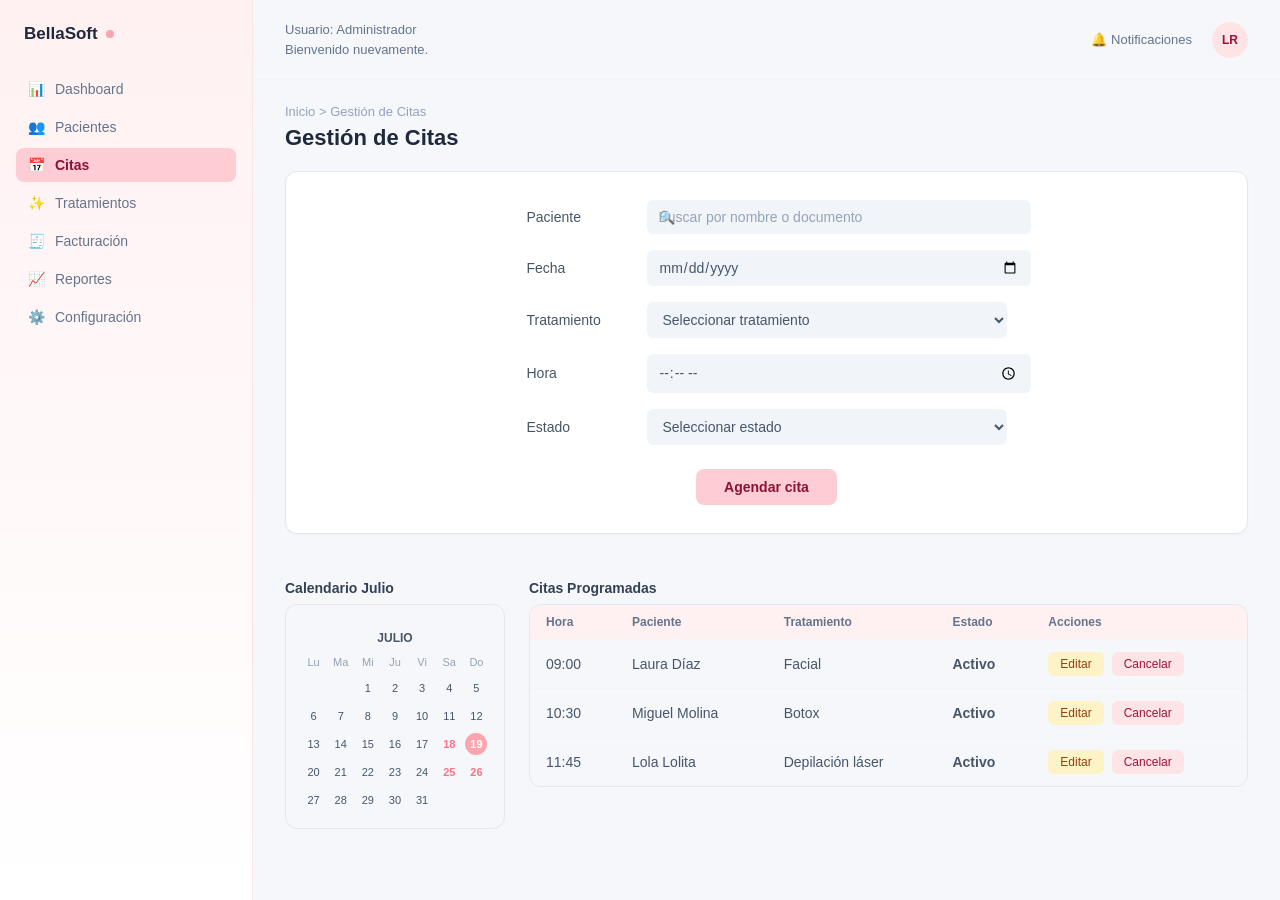
==== citas.html @ 33746363 "Corregir nombres de archivos y enlaces de navegación" ====
<!DOCTYPE html>
<html lang="es">
<head>
  <meta charset="UTF-8">
  <meta name="viewport" content="width=device-width, initial-scale=1.0">
  <title>Gestión de Citas | BellaSoft</title>
  <link rel="stylesheet" href="estilos.css">
</head>
<body>

<div class="app">

  <!-- =====================================================
     1. MENÚ LATERAL
     BD: permisos.modulo (cada enlace = un módulo) + rol_permiso (qué ve cada rol)
     ===================================================== -->
  <aside class="sidebar">
    <div class="logo">BellaSoft <span class="dot"></span></div>
    <nav class="nav">
      <a href="index.html"><span class="icon">📊</span> Dashboard</a>
      <a href="pacientes.html"><span class="icon">👥</span> Pacientes</a>
      <a href="citas.html" class="active"><span class="icon">📅</span> Citas</a>
      <a href="tratamientos.html"><span class="icon">✨</span> Tratamientos</a>
      <a href="facturacion.html"><span class="icon">🧾</span> Facturación</a>
      <a href="reportes.html"><span class="icon">📈</span> Reportes</a>
      <a href="configuracion.html"><span class="icon">⚙️</span> Configuración</a>
    </nav>
  </aside>

  <main class="main">

    <!-- =====================================================
     2. BARRA SUPERIOR
     BD: usuarios.nombres, usuarios.apellidos, roles.nombre (usuario en sesión)
     ===================================================== -->
    <header class="topbar">
      <div class="user-info">
        <div>Usuario: Administrador</div> <!-- roles.nombre -->
        <div>Bienvenido nuevamente.</div>
      </div>
      <div class="right">
        <div class="notifications">🔔 Notificaciones</div>
        <div class="avatar">LR</div> <!-- iniciales: usuarios.nombres + usuarios.apellidos -->
      </div>
    </header>

    <div class="content">

      <p class="breadcrumb">Inicio &gt; Gestión de Citas</p>
      <h1>Gestión de Citas</h1>

      <!-- =====================================================
     3. FORMULARIO: AGENDAR CITA
     BD: tabla citas (INSERT)
     PENDIENTE: confirmar nombres de columnas con la sección de citas del script SQL
     ===================================================== -->
      <section class="form-card">
        <div class="form-grid">

          <label for="paciente">Paciente</label>
          <div class="field">
            <span class="icon-search">🔍</span>
            <input id="paciente" type="text" placeholder="Buscar por nombre o documento"> <!-- citas.id_paciente (FK -> pacientes) -->
          </div>

          <label for="fecha">Fecha</label>
          <input id="fecha" type="date"> <!-- citas.fecha -->

          <label for="tratamiento">Tratamiento</label>
          <select id="tratamiento"> <!-- citas.id_tratamiento (FK -> tratamientos); opciones deben venir de la BD -->
            <option value="">Seleccionar tratamiento</option>
            <option>Facial</option>
            <option>Botox</option>
            <option>Depilación láser</option>
          </select>

          <label for="hora">Hora</label>
          <input id="hora" type="time"> <!-- citas.hora -->

          <label for="estado">Estado</label>
          <select id="estado"> <!-- citas.estado (PENDIENTE: alinear valores con el ENUM de la BD) -->
            <option value="">Seleccionar estado</option>
            <option>Activo</option>
            <option>Cancelado</option>
            <option>Completado</option>
          </select>

        </div>
        <div class="form-actions">
          <button type="button" class="btn-primary">Agendar cita</button>
        </div>
      </section>

      <section class="lower">

        <div>
          <!-- =====================================================
     4. CALENDARIO MENSUAL
     BD: días con cita: SELECT DISTINCT fecha FROM citas WHERE MONTH(fecha)=?
     ===================================================== -->
          <p class="section-title">Calendario Julio</p>
          <div class="calendar">
            <p class="month">JULIO</p>
            <table>
              <thead><tr><th>Lu</th><th>Ma</th><th>Mi</th><th>Ju</th><th>Vi</th><th>Sa</th><th>Do</th></tr></thead>
              <tbody>
              <tr><td></td><td></td><td><span class="day">1</span></td><td><span class="day">2</span></td><td><span class="day">3</span></td><td><span class="day">4</span></td><td><span class="day">5</span></td></tr>
              <tr><td><span class="day">6</span></td><td><span class="day">7</span></td><td><span class="day">8</span></td><td><span class="day">9</span></td><td><span class="day">10</span></td><td><span class="day">11</span></td><td><span class="day">12</span></td></tr>
              <tr><td><span class="day">13</span></td><td><span class="day">14</span></td><td><span class="day">15</span></td><td><span class="day">16</span></td><td><span class="day">17</span></td><td><span class="day highlight">18</span></td><td><span class="day selected">19</span></td></tr>
              <tr><td><span class="day">20</span></td><td><span class="day">21</span></td><td><span class="day">22</span></td><td><span class="day">23</span></td><td><span class="day">24</span></td><td><span class="day highlight">25</span></td><td><span class="day highlight">26</span></td></tr>
              <tr><td><span class="day">27</span></td><td><span class="day">28</span></td><td><span class="day">29</span></td><td><span class="day">30</span></td><td><span class="day">31</span></td><td></td><td></td></tr>
              </tbody>
            </table>
          </div>
        </div>

        <div>
          <!-- =====================================================
     5. TABLA: CITAS PROGRAMADAS
     BD: citas JOIN pacientes JOIN tratamientos WHERE fecha = día seleccionado
     ===================================================== -->
          <p class="section-title">Citas Programadas</p>
          <div class="table-wrap">
            <table class="citas">
              <thead>
                <tr>
                  <th>Hora</th>         <!-- citas.hora -->
                  <th>Paciente</th>     <!-- pacientes.nombres + apellidos -->
                  <th>Tratamiento</th>  <!-- tratamientos.nombre -->
                  <th>Estado</th>       <!-- citas.estado -->
                  <th>Acciones</th>     <!-- Editar = UPDATE | Cancelar = estado 'Cancelado' -->
                </tr>
              </thead>
              <tbody>
              <tr>
                <td>09:00</td><td>Laura Díaz</td><td>Facial</td>
                <td class="estado-activo">Activo</td>
                <td><div class="acciones">
                  <button class="btn-editar" type="button">Editar</button>
                  <button class="btn-cancelar" type="button">Cancelar</button>
                </div></td>
              </tr>
              <tr>
                <td>10:30</td><td>Miguel Molina</td><td>Botox</td>
                <td class="estado-activo">Activo</td>
                <td><div class="acciones">
                  <button class="btn-editar" type="button">Editar</button>
                  <button class="btn-cancelar" type="button">Cancelar</button>
                </div></td>
              </tr>
              <tr>
                <td>11:45</td><td>Lola Lolita</td><td>Depilación láser</td>
                <td class="estado-activo">Activo</td>
                <td><div class="acciones">
                  <button class="btn-editar" type="button">Editar</button>
                  <button class="btn-cancelar" type="button">Cancelar</button>
                </div></td>
              </tr>
              </tbody>
            </table>
          </div>
        </div>

      </section>
    </div>

  </main>
</div>

<!-- Lógica de la página (pendiente de implementar) -->
<script src="script.js"></script>

</body>
</html>
---- estilos.css ----
/* =====================================================
   BellaSoft - Hoja de estilos global
   Archivos que la usan: index.html, pacientes.html, citas.html
   Organización: una sección por bloque de la interfaz,
   con la tabla de la BD a la que corresponde (si aplica).
   ===================================================== */


/* =====================================================
   1. BASE
   Aplica a: todas las páginas
   ===================================================== */
body {
  margin: 0;
  font-family: -apple-system, "Segoe UI", Roboto, Helvetica, Arial, sans-serif;
  background: #F5F7FA;
  color: #334155;
  min-height: 100vh;
}


/* =====================================================
   2. LAYOUT GENERAL
   Estructura: .app > (.sidebar + .main)
   Aplica a: todas las páginas
   ===================================================== */
.app {
  display: flex;
  min-height: 100vh;
}

.main {
  flex: 1;
  display: flex;
  flex-direction: column;
  min-width: 0;
}

.content {
  padding: 24px 32px 32px;
  flex: 1;
  overflow-y: auto;
}

.contenido {
  width: 100%;
  max-width: 1350px;
  margin: auto;
}


/* =====================================================
   3. MENÚ LATERAL (SIDEBAR)
   BD: permisos.modulo -> cada enlace es un módulo
       rol_permiso     -> define qué enlaces ve cada rol
   ===================================================== */
.sidebar {
  width: 220px;
  flex-shrink: 0;
  background: linear-gradient(to bottom, #fff1f2, #ffffff);
  border-right: 1px solid #ffe4e6;
  padding: 24px 16px;
}

.logo {
  display: flex;
  align-items: center;
  gap: 8px;
  padding: 0 8px;
  margin-bottom: 28px;
  font-size: 17px;
  font-weight: 600;
  color: #1e293b;
}

.logo .dot {
  width: 8px;
  height: 8px;
  border-radius: 50%;
  background: #fda4af;
}

.nav {
  display: flex;
  flex-direction: column;
  gap: 4px;
}

.nav a {
  display: flex;
  align-items: center;
  gap: 10px;
  padding: 9px 12px;
  border-radius: 8px;
  font-size: 14px;
  color: #64748b;
  text-decoration: none;
}

.nav a:hover {
  background: #fff1f2;
  color: #334155;
}

.nav a.active {
  background: #fecdd3;
  color: #881337;
  font-weight: 600;
}


/* =====================================================
   4. BARRA SUPERIOR (TOPBAR)
   BD: usuarios.nombres, usuarios.apellidos -> "Usuario"
       roles.nombre                         -> rol mostrado
   ===================================================== */
.topbar {
  display: flex;
  flex-wrap: nowrap;
  align-items: center;
  justify-content: space-between;
  gap: 16px;
  padding: 20px 32px;
  border-bottom: 1px solid #f1f5f9;
}

.topbar .user-info {
  font-size: 13px;
  color: #64748b;
  line-height: 1.5;
  flex-shrink: 0;
}

.topbar .right {
  display: flex;
  align-items: center;
  gap: 20px;
  flex-shrink: 0;
}

.notifications {
  font-size: 13px;
  color: #64748b;
  display: flex;
  align-items: center;
  gap: 6px;
}

/* Iniciales del usuario: primera letra de nombres + apellidos */
.avatar {
  width: 36px;
  height: 36px;
  border-radius: 50%;
  background: #ffe4e6;
  color: #9f1239;
  font-size: 12px;
  font-weight: 700;
  display: flex;
  align-items: center;
  justify-content: center;
}


/* =====================================================
   5. COMPONENTES COMPARTIDOS
   Aplica a: dashboard, pacientes, citas
   ===================================================== */

/* ---- 5.1 Insignias de estado ----
   BD: pacientes.estado ('Activo' / 'Inactivo') */
.badge {
  display: inline-block;
  font-size: 12px;
  font-weight: 600;
  padding: 3px 10px;
  border-radius: 999px;
}

.badge-activo {
  background: #d1fae5;
  color: #059669;
}

.badge-inactivo {
  background: #fee2e2;
  color: #b91c1c;
}

/* ---- 5.2 Botones genéricos ---- */
.btn {
  border: none;
  font-size: 14px;
  font-weight: 600;
  padding: 10px 20px;
  border-radius: 8px;
  cursor: pointer;
  font-family: inherit;
  text-decoration: none; /* los .btn del dashboard son enlaces <a> */
  display: inline-block;
}

.btn-green {
  background: #d1fae5;
  color: #065f46;
}

.btn-green:hover {
  background: #a7f3d0;
}

.btn-pink {
  background: #fecdd3;
  color: #881337;
}

.btn-pink:hover {
  background: #fda4af;
}

.action-icons {
  cursor: pointer;
  font-size: 14px;
}

/* ---- 5.3 Tarjeta de formulario ----
   Usada en: pacientes.html y citas.html */
.form-card {
  background: #ffffff;
  border: 1px solid #e2e8f0;
  border-radius: 12px;
  box-shadow: 0 1px 2px rgba(0, 0, 0, 0.03);
  padding: 28px 32px;
  margin-bottom: 32px;
}


/* =====================================================
   6. DASHBOARD (index.html)
   ===================================================== */

/* ---- 6.1 Tarjetas de resumen ----
   BD: Pacientes     -> COUNT(*) FROM pacientes
       Citas         -> COUNT(*) FROM citas
       Tratamientos  -> COUNT(*) FROM tratamientos
       Ingresos      -> SUM(total) FROM facturas   */
.stats {
  display: grid;
  grid-template-columns: repeat(auto-fit, minmax(220px, 1fr));
  gap: 20px;
  margin-bottom: 24px;
}

.stat-card {
  background: #ffffff;
  border: 1px solid #e2e8f0;
  border-radius: 12px;
  padding: 18px 20px;
  display: flex;
  align-items: center;
  gap: 14px;
  box-shadow: 0 1px 2px rgba(0, 0, 0, 0.03);
}

.stat-card .emoji {
  font-size: 22px;
  width: 44px;
  height: 44px;
  border-radius: 50%;
  background: #fff1f2;
  display: flex;
  align-items: center;
  justify-content: center;
  flex-shrink: 0;
}

.stat-card .label {
  font-size: 12px;
  color: #94a3b8;
  margin-bottom: 2px;
}

.stat-card .value {
  font-size: 20px;
  font-weight: 700;
  color: #1e293b;
}

/* ---- 6.2 Botones de acción rápida ---- */
.actions {
  display: flex;
  gap: 12px;
  margin-bottom: 28px;
}

/* ---- 6.3 Paneles: "Últimas citas" y "Próximas citas"
   BD: citas JOIN pacientes (nombre, documento, teléfono) */
.panels {
  display: grid;
  grid-template-columns: 2fr 1fr;
  gap: 20px;
  align-items: start;
}

.panel {
  border: 1px solid #e2e8f0;
  border-radius: 12px;
  overflow: hidden;
  background: #ffffff;
}

.panel-title {
  font-size: 14px;
  font-weight: 600;
  color: #334155;
  padding: 14px 20px;
  border-bottom: 1px solid #f1f5f9;
  background: #fff1f2;
}

.panel table {
  width: 100%;
  border-collapse: collapse;
  font-size: 14px;
}

.panel th {
  text-align: left;
  font-weight: 600;
  font-size: 12px;
  color: #64748b;
  padding: 10px 20px;
  border-bottom: 1px solid #f1f5f9;
}

.panel td {
  padding: 12px 20px;
  color: #475569;
  border-top: 1px solid #f1f5f9;
}


/* =====================================================
   7. FORMULARIO DE CITAS (citas.html)
   BD: tabla citas (paciente, tratamiento, fecha, hora, estado)
   ===================================================== */
.form-grid {
  display: grid;
  grid-template-columns: 120px 1fr;
  row-gap: 16px;
  align-items: center;
  max-width: 480px;
  margin: 0 auto;
}

.form-grid label {
  font-size: 14px;
  color: #475569;
}

/* Buscador de paciente: pacientes.nombres / apellidos / numero_documento */
.field {
  position: relative;
}

.field .icon-search {
  position: absolute;
  left: 12px;
  top: 50%;
  transform: translateY(-50%);
  color: #94a3b8;
  font-size: 13px;
}

.field input {
  padding-left: 30px;
}

.form-grid input,
.form-grid select {
  width: 100%;
  background: #f1f5f9;
  border: none;
  border-radius: 6px;
  padding: 9px 12px;
  font-size: 14px;
  color: #475569;
  font-family: inherit;
  outline: none;
}

.form-grid input::placeholder {
  color: #94a3b8;
}

.form-grid input:focus,
.form-grid select:focus {
  box-shadow: 0 0 0 2px #fecdd3;
}

.form-actions {
  display: flex;
  justify-content: center;
  margin-top: 24px;
}

.btn-primary {
  background: #fecdd3;
  color: #881337;
  border: none;
  padding: 10px 28px;
  border-radius: 8px;
  font-size: 14px;
  font-weight: 600;
  cursor: pointer;
  transition: .3s;
}

.btn-primary:hover {
  background: #fda4af;
}


/* =====================================================
   8. CALENDARIO Y CITAS PROGRAMADAS (citas.html)
   ===================================================== */
.lower {
  display: grid;
  grid-template-columns: 220px 1fr;
  gap: 24px;
}

.section-title {
  font-size: 14px;
  font-weight: 600;
  color: #334155;
  margin-bottom: 8px;
}

/* ---- 8.1 Calendario mensual ----
   BD: .highlight -> días con citas (citas.fecha)
       .selected  -> día seleccionado               */
.calendar {
  border: 1px solid #e2e8f0;
  border-radius: 12px;
  padding: 14px;
}

.calendar .month {
  text-align: center;
  font-size: 12px;
  font-weight: 700;
  color: #475569;
  margin-bottom: 10px;
}

.calendar table {
  width: 100%;
  border-collapse: collapse;
  text-align: center;
  font-size: 11px;
}

.calendar th {
  color: #94a3b8;
  font-weight: 400;
  padding-bottom: 6px;
}

.calendar td {
  padding: 3px 0;
}

.calendar .day {
  display: inline-flex;
  justify-content: center;
  align-items: center;
  width: 22px;
  height: 22px;
  border-radius: 50%;
  color: #475569;
}

.calendar .day.highlight {
  color: #fb7185;
  font-weight: 600;
}

.calendar .day.selected {
  background: #fda4af;
  color: #fff;
  font-weight: 600;
}

/* ---- 8.2 Tabla de citas programadas ----
   BD: citas.hora, pacientes (nombre), tratamientos.nombre, citas.estado */
.table-wrap {
  border: 1px solid #e2e8f0;
  border-radius: 12px;
  overflow: hidden;
}

table.citas {
  width: 100%;
  border-collapse: collapse;
}

table.citas thead {
  background: #fff1f2;
}

table.citas th {
  text-align: left;
  padding: 10px 16px;
  font-size: 12px;
  color: #64748b;
}

table.citas td {
  padding: 12px 16px;
  border-top: 1px solid #f1f5f9;
  color: #475569;
  font-size: 14px;
}

.estado-activo {
  color: #059669;
  font-weight: 600;
}

.acciones {
  display: flex;
  gap: 8px;
}

.btn-editar,
.btn-cancelar {
  border: none;
  padding: 5px 12px;
  border-radius: 6px;
  font-size: 12px;
  cursor: pointer;
  transition: .3s;
}

.btn-editar {
  background: #fef3c7;
  color: #92400e;
}

.btn-editar:hover {
  background: #fde68a;
}

.btn-cancelar {
  background: #ffe4e6;
  color: #9f1239;
}

.btn-cancelar:hover {
  background: #fecdd3;
}


/* =====================================================
   9. GESTIÓN DE PACIENTES (pacientes.html)
   BD: tabla pacientes + historia_clinica
   ===================================================== */

/* ---- 9.1 Encabezado de página (migas y título) ---- */
.breadcrumb {
  font-size: 13px;
  color: #94a3b8;
  margin: 0 0 6px;
}

.content h1 {
  font-size: 22px;
  font-weight: 700;
  color: #1e293b;
  margin: 0 0 20px;
}

.form-card h3,
.table-card h3 {
  font-size: 15px;
  font-weight: 600;
  color: #334155;
  margin: 0 0 18px;
}

/* ---- 9.2 Buscador ---- */
.busqueda {
  display: flex;
  gap: 10px;
  margin-bottom: 20px;
  max-width: 560px;
}

.busqueda input {
  flex: 1;
  background: #ffffff;
  border: 1px solid #e2e8f0;
  border-radius: 8px;
  padding: 10px 14px;
  font-size: 14px;
  font-family: inherit;
  color: #475569;
  outline: none;
}

.busqueda input:focus {
  border-color: #fda4af;
  box-shadow: 0 0 0 2px #fecdd3;
}

.busqueda button {
  background: #fecdd3;
  color: #881337;
  border: none;
  border-radius: 8px;
  padding: 10px 22px;
  font-size: 14px;
  font-weight: 600;
  font-family: inherit;
  cursor: pointer;
}

.busqueda button:hover {
  background: #fda4af;
}

/* ---- 9.3 Formulario (rejilla de 2 columnas) ----
   Un .form-card por bloque: datos personales, contacto, historia clínica */
.formulario {
  display: grid;
  grid-template-columns: repeat(2, 1fr);
  gap: 16px 24px;
}

.campo {
  display: flex;
  flex-direction: column;
  gap: 6px;
}

.campo-completo {
  grid-column: 1 / -1;
}

.campo label {
  font-size: 13px;
  color: #475569;
}

.campo input:not([type="checkbox"]),
.campo select,
.campo textarea {
  width: 100%;
  box-sizing: border-box;
  background: #f1f5f9;
  border: 1px solid transparent;
  border-radius: 6px;
  padding: 9px 12px;
  font-size: 14px;
  font-family: inherit;
  color: #475569;
  outline: none;
}

.campo textarea {
  resize: vertical;
}

.campo input:focus,
.campo select:focus,
.campo textarea:focus {
  box-shadow: 0 0 0 2px #fecdd3;
}

.campo input[readonly] {
  background: #e8edf3;
  color: #64748b;
  cursor: default;
}

/* Casillas (acepta_tratamiento_datos, embarazo_lactancia) */
.campo-check label {
  display: flex;
  align-items: center;
  gap: 8px;
  font-size: 14px;
  cursor: pointer;
}

.campo-check input {
  width: 16px;
  height: 16px;
  accent-color: #fb7185;
}

/* Campo inválido tras intentar guardar (lo marca script.js) */
.campo .invalido {
  border-color: #f43f5e;
  background: #fff1f2;
}

.mensaje-error {
  font-size: 12px;
  color: #be123c;
}

/* ---- 9.4 Botones del formulario ---- */
.botones-formulario {
  display: flex;
  gap: 12px;
  margin-bottom: 32px;
}

.botones-formulario button {
  border: none;
  border-radius: 8px;
  padding: 10px 24px;
  font-size: 14px;
  font-weight: 600;
  font-family: inherit;
  cursor: pointer;
  transition: .3s;
}

.guardar {
  background: #fecdd3;
  color: #881337;
}

.guardar:hover {
  background: #fda4af;
}

.actualizar {
  background: #d1fae5;
  color: #065f46;
}

.actualizar:hover {
  background: #a7f3d0;
}

.nuevo {
  background: #e2e8f0;
  color: #475569;
}

.nuevo:hover {
  background: #cbd5e1;
}

/* ---- 9.5 Tabla de pacientes registrados ---- */
.table-card {
  background: #ffffff;
  border: 1px solid #e2e8f0;
  border-radius: 12px;
  padding: 24px 0 8px;
}

.table-card h3 {
  padding: 0 24px;
}

.tabla-scroll {
  overflow-x: auto;
}

.tabla-pacientes,
.tabla-datos {
  width: 100%;
  border-collapse: collapse;
  font-size: 14px;
}

.tabla-pacientes th,
.tabla-datos th {
  text-align: left;
  font-size: 12px;
  font-weight: 600;
  color: #64748b;
  background: #fff1f2;
  padding: 10px 16px;
  white-space: nowrap;
}

.tabla-pacientes td,
.tabla-datos td {
  padding: 12px 16px;
  color: #475569;
  border-top: 1px solid #f1f5f9;
}

.tabla-pacientes tr.seleccionado td,
.tabla-datos tr.seleccionado td {
  background: #fff7f8;
}

.acciones-tabla {
  display: flex;
  gap: 8px;
  white-space: nowrap;
}

.editar,
.eliminar {
  border: none;
  padding: 5px 12px;
  border-radius: 6px;
  font-size: 12px;
  font-family: inherit;
  cursor: pointer;
  transition: .3s;
}

.editar {
  background: #fef3c7;
  color: #92400e;
}

.editar:hover {
  background: #fde68a;
}

.eliminar {
  background: #ffe4e6;
  color: #9f1239;
}

.eliminar:hover {
  background: #fecdd3;
}

.sin-resultados td {
  text-align: center;
  color: #94a3b8;
  padding: 24px;
}


/* =====================================================
   10. COMPONENTES DE LISTADO Y FORMULARIOS COMPARTIDOS
   Usados en: tratamientos, facturación, reportes, configuración
   ===================================================== */

/* Columnas numéricas (precios, cantidades) alineadas a la derecha */
.num {
  text-align: right !important;
  font-variant-numeric: tabular-nums;
}

/* Estado "Pendiente" (facturas) */
.badge-pendiente {
  background: #fef3c7;
  color: #92400e;
}

/* Botón secundario (agregar línea, exportar) */
.btn-secundario {
  background: #ffffff;
  color: #881337;
  border: 1px dashed #fda4af;
  border-radius: 8px;
  padding: 8px 16px;
  margin-top: 14px;
  font-size: 13px;
  font-weight: 600;
  font-family: inherit;
  cursor: pointer;
}

.btn-secundario:hover {
  background: #fff1f2;
}

/* Foco visible para teclado en botones y enlaces */
button:focus-visible,
a:focus-visible {
  outline: 2px solid #fb7185;
  outline-offset: 2px;
}


/* =====================================================
   11. INICIO DE SESIÓN (inicio-sesion.html)
   BD: usuarios.email, usuarios.password_hash, usuarios.activo
   ===================================================== */
.pagina-login {
  background: #ffffff;
}

.login {
  display: grid;
  grid-template-columns: 1fr 1fr;
  min-height: 100vh;
}

.login-marca {
  background: linear-gradient(160deg, #fecdd3, #fff1f2);
  padding: 48px;
  display: flex;
  flex-direction: column;
  justify-content: space-between;
}

.login-marca .logo {
  font-size: 22px;
  padding: 0;
}

.login-marca p {
  font-size: 26px;
  line-height: 1.3;
  font-weight: 600;
  color: #881337;
  max-width: 14em;
  margin: 0;
}

.login-form {
  display: flex;
  flex-direction: column;
  justify-content: center;
  padding: 48px;
  max-width: 420px;
  width: 100%;
  box-sizing: border-box;
  margin: 0 auto;
}

.login-form h1 {
  margin-bottom: 6px;
}

.login-ayuda {
  font-size: 14px;
  color: #64748b;
  margin: 0 0 24px;
}

.login-form form {
  display: flex;
  flex-direction: column;
  gap: 16px;
}

.login-boton {
  margin-top: 8px;
  padding: 12px;
}

.login-error {
  background: #fff1f2;
  border: 1px solid #fecdd3;
  color: #9f1239;
  border-radius: 8px;
  padding: 10px 14px;
  font-size: 13px;
}


/* =====================================================
   12. CONFIGURACIÓN (configuracion.html)
   BD: usuarios, roles, permisos, rol_permiso
   ===================================================== */
.rol-selector {
  max-width: 280px;
  margin-bottom: 16px;
}

/* Matriz módulo x acción: cada casilla = una fila de la tabla permisos */
.matriz-permisos th,
.matriz-permisos td {
  text-align: center;
}

.matriz-permisos th:first-child,
.matriz-permisos tbody th {
  text-align: left;
}

.matriz-permisos tbody th {
  font-weight: 500;
  color: #475569;
  padding: 12px 16px;
  border-top: 1px solid #f1f5f9;
}

.matriz-permisos input[type="checkbox"] {
  width: 17px;
  height: 17px;
  accent-color: #fb7185;
  cursor: pointer;
}


/* =====================================================
   13. FACTURACIÓN (facturacion.html)
   BD: facturas, factura_detalle
   ===================================================== */
.detalle-factura select,
.detalle-factura input {
  width: 100%;
  box-sizing: border-box;
  background: #f1f5f9;
  border: 1px solid transparent;
  border-radius: 6px;
  padding: 8px 10px;
  font-size: 14px;
  font-family: inherit;
  color: #475569;
}

.detalle-factura input[readonly] {
  background: #e8edf3;
  color: #64748b;
}

.detalle-factura td:first-child {
  min-width: 220px;
}

.detalle-factura td.num input {
  min-width: 90px;
  text-align: right;
}

.resumen-factura {
  margin: 24px 0 0 auto;
  max-width: 300px;
  display: flex;
  flex-direction: column;
  gap: 8px;
}

.resumen-factura div {
  display: flex;
  justify-content: space-between;
  align-items: center;
  font-size: 14px;
  color: #475569;
}

.resumen-factura dt,
.resumen-factura dd {
  margin: 0;
}

.resumen-factura input {
  width: 130px;
  background: #f1f5f9;
  border: 1px solid transparent;
  border-radius: 6px;
  padding: 6px 10px;
  font-size: 14px;
  font-family: inherit;
  text-align: right;
}

.resumen-factura .total {
  border-top: 1px solid #e2e8f0;
  padding-top: 10px;
  font-size: 17px;
  font-weight: 700;
  color: #1e293b;
}


/* =====================================================
   14. REPORTES (reportes.html)
   BD: consultas agregadas sobre facturas, citas, pacientes
   ===================================================== */
.filtros {
  display: flex;
  flex-wrap: wrap;
  align-items: flex-end;
  gap: 14px;
  margin-bottom: 24px;
}

.filtros .campo {
  min-width: 170px;
}

.filtros button {
  border: none;
  border-radius: 8px;
  padding: 10px 22px;
  font-size: 14px;
  font-weight: 600;
  font-family: inherit;
  cursor: pointer;
}

.grid-2 {
  display: grid;
  grid-template-columns: 1fr 1fr;
  gap: 20px;
  align-items: start;
}

.barras {
  padding: 16px 20px;
  display: flex;
  flex-direction: column;
  gap: 14px;
}

.barra-fila {
  display: grid;
  grid-template-columns: 120px 1fr 90px;
  align-items: center;
  gap: 12px;
  font-size: 13px;
  color: #475569;
}

.barra-pista {
  background: #f1f5f9;
  border-radius: 999px;
  height: 10px;
  overflow: hidden;
}

.barra-relleno {
  display: block;
  height: 100%;
  background: #fb7185;
  border-radius: 999px;
}

.barra-valor {
  text-align: right;
  font-weight: 600;
  font-variant-numeric: tabular-nums;
}


/* =====================================================
   15. RESPONSIVE
   ===================================================== */
@media (max-width: 900px) {
  .grid-2 { grid-template-columns: 1fr; }
  .stats  { grid-template-columns: repeat(2, 1fr); }
  .panels { grid-template-columns: 1fr; }
  .lower  { grid-template-columns: 1fr; }
}

@media (max-width: 780px) {
  .app        { flex-direction: column; }
  .sidebar    { width: 100%; }
  .formulario { grid-template-columns: 1fr; }
  .content    { padding: 20px 16px 28px; }

  .login        { grid-template-columns: 1fr; }
  .login-marca  { padding: 28px; min-height: 160px; }
  .login-marca p { font-size: 20px; }
  .login-form   { padding: 32px 24px; }
  .barra-fila   { grid-template-columns: 90px 1fr 80px; }
}

@media (prefers-reduced-motion: reduce) {
  * { transition: none !important; }
}


/* =====================================================
   16. CÓDIGO HEREDADO SIN USO
   Ninguna página actual usa estas clases (.header y
   derivadas). Se conservan solo por si se reutilizan;
   se pueden eliminar sin afectar nada.
   ===================================================== */
.header {
  background: #EEF2F7;
  border-bottom: 1px solid #D9DEE5;
  display: flex;
  justify-content: space-between;
  align-items: center;
  padding: 0 35px;
  box-shadow: 0 2px 8px rgba(0, 0, 0, .05);
}

.header .brand {
  display: flex;
  flex-direction: column;
  gap: 2px;
}

.brand-name {
  font-size: 22px;
  font-weight: 700;
  color: #1F2937;
}

.brand-name .dot {
  color: #F28CA8;
  font-size: 11px;
}

.brand-sub {
  font-size: 13px;
  color: #6B7280;
}

.user-area {
  display: flex;
  align-items: center;
  gap: 18px;
}

.notif {
  display: flex;
  align-items: center;
  gap: 6px;
  font-size: 14px;
  color: #6B7280;
  cursor: pointer;
}
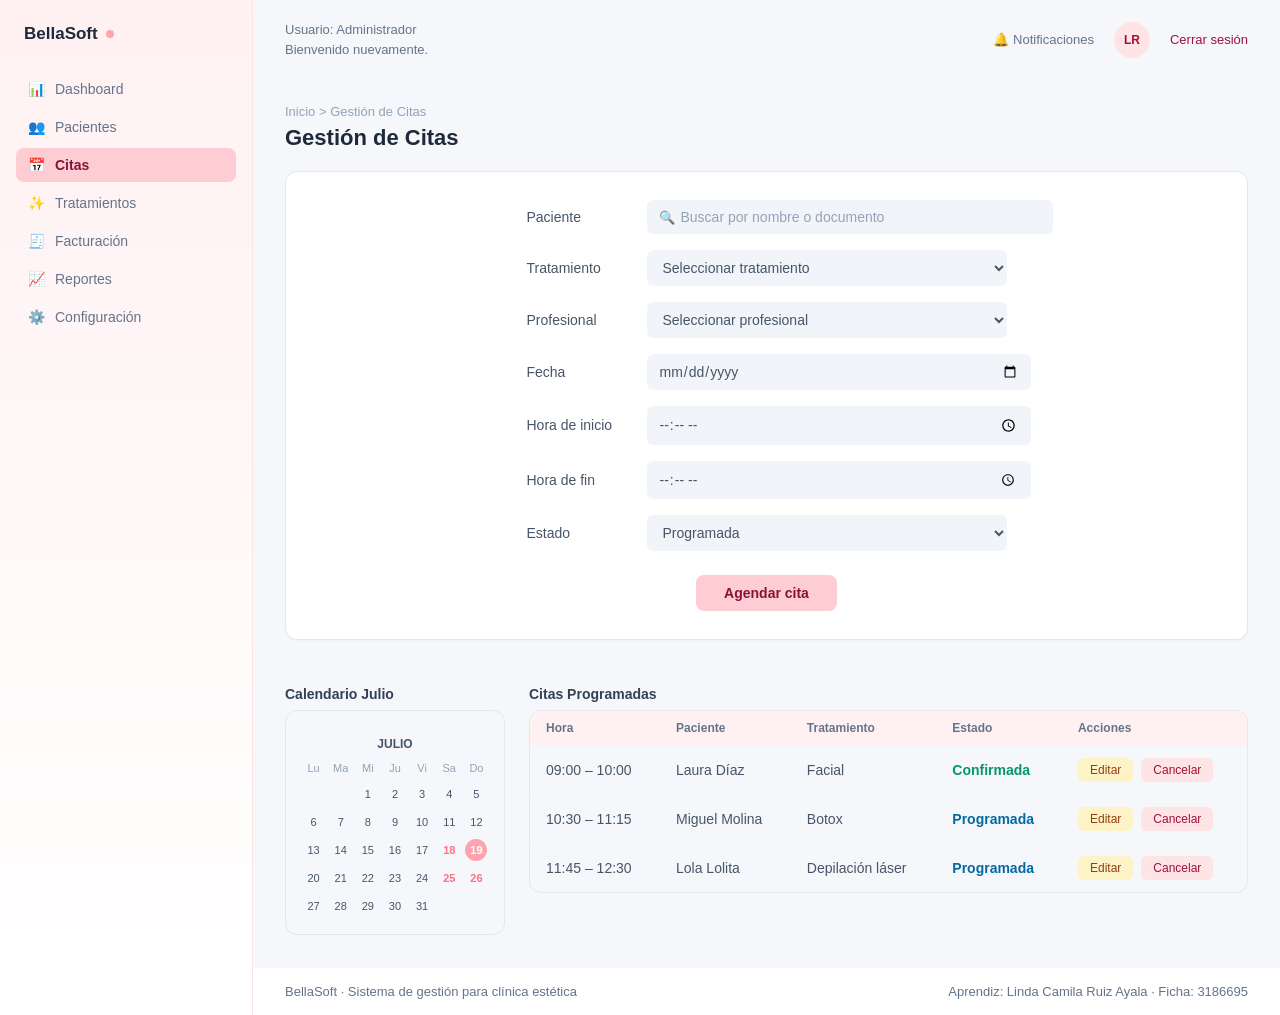
==== commit fdcd8989: "Actualizar páginas y mejorar la interfaz de BellaSoft" ====
--- a/citas.html
+++ b/citas.html
@@ -41,6 +41,7 @@
       <div class="right">
         <div class="notifications">🔔 Notificaciones</div>
         <div class="avatar">LR</div> <!-- iniciales: usuarios.nombres + usuarios.apellidos -->
+        <a class="cerrar-sesion" href="inicio-sesion.html">Cerrar sesión</a>
       </div>
     </header>
 
@@ -51,44 +52,55 @@
 
       <!-- =====================================================
      3. FORMULARIO: AGENDAR CITA
-     BD: tabla citas (INSERT)
-     PENDIENTE: confirmar nombres de columnas con la sección de citas del script SQL
+     BD: tabla citas (INSERT) - columnas verificadas con bellasoft.sql
      ===================================================== -->
       <section class="form-card">
-        <div class="form-grid">
+        <form id="form-cita" novalidate>
+          <div class="form-grid">
 
-          <label for="paciente">Paciente</label>
-          <div class="field">
-            <span class="icon-search">🔍</span>
-            <input id="paciente" type="text" placeholder="Buscar por nombre o documento"> <!-- citas.id_paciente (FK -> pacientes) -->
+            <label for="paciente">Paciente</label>
+            <div class="field">
+              <span class="icon-search">🔍</span>
+              <input id="paciente" name="id_paciente" type="text" placeholder="Buscar por nombre o documento" required> <!-- citas.id_paciente (FK -> pacientes) -->
+            </div>
+
+            <label for="tratamiento">Tratamiento</label>
+            <select id="tratamiento" name="id_tratamiento" required> <!-- citas.id_tratamiento (FK -> tratamientos); las opciones deben venir de la BD -->
+              <option value="">Seleccionar tratamiento</option>
+              <option value="1">Facial</option>
+              <option value="2">Botox</option>
+              <option value="3">Depilación láser</option>
+            </select>
+
+            <label for="profesional">Profesional</label>
+            <select id="profesional" name="id_profesional" required> <!-- citas.id_profesional (FK -> usuarios con rol Profesional) -->
+              <option value="">Seleccionar profesional</option>
+              <option value="4">Sofía Gómez</option>
+            </select>
+
+            <label for="fecha">Fecha</label>
+            <input id="fecha" name="fecha" type="date" required> <!-- citas.fecha -->
+
+            <label for="hora-inicio">Hora de inicio</label>
+            <input id="hora-inicio" name="hora_inicio" type="time" required> <!-- citas.hora_inicio -->
+
+            <label for="hora-fin">Hora de fin</label>
+            <input id="hora-fin" name="hora_fin" type="time" required> <!-- citas.hora_fin -->
+
+            <label for="estado">Estado</label>
+            <select id="estado" name="estado"> <!-- citas.estado ENUM('Programada','Confirmada','Atendida','Cancelada','No asistió') -->
+              <option value="Programada">Programada</option>
+              <option value="Confirmada">Confirmada</option>
+              <option value="Atendida">Atendida</option>
+              <option value="Cancelada">Cancelada</option>
+              <option value="No asistió">No asistió</option>
+            </select>
+
           </div>
-
-          <label for="fecha">Fecha</label>
-          <input id="fecha" type="date"> <!-- citas.fecha -->
-
-          <label for="tratamiento">Tratamiento</label>
-          <select id="tratamiento"> <!-- citas.id_tratamiento (FK -> tratamientos); opciones deben venir de la BD -->
-            <option value="">Seleccionar tratamiento</option>
-            <option>Facial</option>
-            <option>Botox</option>
-            <option>Depilación láser</option>
-          </select>
-
-          <label for="hora">Hora</label>
-          <input id="hora" type="time"> <!-- citas.hora -->
-
-          <label for="estado">Estado</label>
-          <select id="estado"> <!-- citas.estado (PENDIENTE: alinear valores con el ENUM de la BD) -->
-            <option value="">Seleccionar estado</option>
-            <option>Activo</option>
-            <option>Cancelado</option>
-            <option>Completado</option>
-          </select>
-
-        </div>
-        <div class="form-actions">
-          <button type="button" class="btn-primary">Agendar cita</button>
-        </div>
+          <div class="form-actions">
+            <button type="submit" class="btn-primary">Agendar cita</button>
+          </div>
+        </form>
       </section>
 
       <section class="lower">
@@ -123,34 +135,34 @@
           <div class="table-wrap">
             <table class="citas">
               <thead>
-                <tr>
-                  <th>Hora</th>         <!-- citas.hora -->
-                  <th>Paciente</th>     <!-- pacientes.nombres + apellidos -->
-                  <th>Tratamiento</th>  <!-- tratamientos.nombre -->
-                  <th>Estado</th>       <!-- citas.estado -->
-                  <th>Acciones</th>     <!-- Editar = UPDATE | Cancelar = estado 'Cancelado' -->
-                </tr>
+              <tr>
+                <th>Hora</th>         <!-- citas.hora_inicio – citas.hora_fin -->
+                <th>Paciente</th>     <!-- pacientes.nombres + apellidos -->
+                <th>Tratamiento</th>  <!-- tratamientos.nombre -->
+                <th>Estado</th>       <!-- citas.estado -->
+                <th>Acciones</th>     <!-- Editar = UPDATE | Cancelar = estado 'Cancelada' -->
+              </tr>
               </thead>
               <tbody>
               <tr>
-                <td>09:00</td><td>Laura Díaz</td><td>Facial</td>
-                <td class="estado-activo">Activo</td>
+                <td>09:00 – 10:00</td><td>Laura Díaz</td><td>Facial</td>
+                <td class="estado-confirmada">Confirmada</td>
                 <td><div class="acciones">
                   <button class="btn-editar" type="button">Editar</button>
                   <button class="btn-cancelar" type="button">Cancelar</button>
                 </div></td>
               </tr>
               <tr>
-                <td>10:30</td><td>Miguel Molina</td><td>Botox</td>
-                <td class="estado-activo">Activo</td>
+                <td>10:30 – 11:15</td><td>Miguel Molina</td><td>Botox</td>
+                <td class="estado-programada">Programada</td>
                 <td><div class="acciones">
                   <button class="btn-editar" type="button">Editar</button>
                   <button class="btn-cancelar" type="button">Cancelar</button>
                 </div></td>
               </tr>
               <tr>
-                <td>11:45</td><td>Lola Lolita</td><td>Depilación láser</td>
-                <td class="estado-activo">Activo</td>
+                <td>11:45 – 12:30</td><td>Lola Lolita</td><td>Depilación láser</td>
+                <td class="estado-programada">Programada</td>
                 <td><div class="acciones">
                   <button class="btn-editar" type="button">Editar</button>
                   <button class="btn-cancelar" type="button">Cancelar</button>
@@ -164,6 +176,14 @@
       </section>
     </div>
 
+    <!-- =====================================================
+     PIE DE PÁGINA
+     Datos del aprendiz para identificar la evidencia
+     ===================================================== -->
+    <footer class="pie">
+      <p>BellaSoft · Sistema de gestión para clínica estética</p>
+      <p>Aprendiz: Linda Camila Ruiz Ayala · Ficha: 3186695</p>
+    </footer>
   </main>
 </div>
 
--- a/estilos.css
+++ b/estilos.css
@@ -1,6 +1,7 @@
 /* =====================================================
    BellaSoft - Hoja de estilos global
-   Archivos que la usan: index.html, pacientes.html, citas.html
+   Archivos que la usan: todas las páginas (index, pacientes, citas, tratamientos,
+   facturacion, reportes, configuracion y login)
    Organización: una sección por bloque de la interfaz,
    con la tabla de la BD a la que corresponde (si aplica).
    ===================================================== */
@@ -522,9 +523,29 @@
   font-size: 14px;
 }
 
-.estado-activo {
-  color: #059669;
-  font-weight: 600;
+/* BD: citas.estado ENUM('Programada','Confirmada','Atendida','Cancelada','No asistió') */
+.estado-programada,
+.estado-confirmada,
+.estado-atendida,
+.estado-cancelada,
+.estado-noasistio {
+  font-weight: 600;
+}
+.estado-programada { color: #0369a1; }
+.estado-confirmada { color: #059669; }
+.estado-atendida   { color: #475569; }
+.estado-cancelada  { color: #b91c1c; }
+.estado-noasistio  { color: #b45309; }
+/* table.citas td pinta todas las celdas; estas reglas lo sobrescriben solo en la columna Estado */
+table.citas td.estado-programada { color: #0369a1; }
+table.citas td.estado-confirmada { color: #059669; }
+table.citas td.estado-atendida   { color: #475569; }
+table.citas td.estado-cancelada  { color: #b91c1c; }
+table.citas td.estado-noasistio  { color: #b45309; }
+
+/* Buscador de paciente: deja espacio para la lupa */
+.form-grid .field input {
+  padding-left: 34px;
 }
 
 .acciones {
@@ -1169,54 +1190,44 @@
 
 
 /* =====================================================
-   16. CÓDIGO HEREDADO SIN USO
-   Ninguna página actual usa estas clases (.header y
-   derivadas). Se conservan solo por si se reutilizan;
-   se pueden eliminar sin afectar nada.
-   ===================================================== */
-.header {
-  background: #EEF2F7;
-  border-bottom: 1px solid #D9DEE5;
-  display: flex;
+   16. PIE DE PÁGINA Y ENLACE DE SESIÓN
+   Aplica a: todas las páginas con menú lateral
+   ===================================================== */
+.pie {
+  display: flex;
+  flex-wrap: wrap;
   justify-content: space-between;
-  align-items: center;
-  padding: 0 35px;
-  box-shadow: 0 2px 8px rgba(0, 0, 0, .05);
-}
-
-.header .brand {
-  display: flex;
-  flex-direction: column;
-  gap: 2px;
-}
-
-.brand-name {
-  font-size: 22px;
-  font-weight: 700;
-  color: #1F2937;
-}
-
-.brand-name .dot {
-  color: #F28CA8;
-  font-size: 11px;
-}
-
-.brand-sub {
+  gap: 8px 24px;
+  padding: 16px 32px;
+  border-top: 1px solid #f1f5f9;
+  background: #ffffff;
   font-size: 13px;
-  color: #6B7280;
-}
-
-.user-area {
-  display: flex;
-  align-items: center;
-  gap: 18px;
-}
-
-.notif {
-  display: flex;
-  align-items: center;
-  gap: 6px;
-  font-size: 14px;
-  color: #6B7280;
-  cursor: pointer;
-}+  color: #64748b;
+}
+
+.pie p {
+  margin: 0;
+}
+
+.cerrar-sesion {
+  font-size: 13px;
+  color: #9f1239;
+  text-decoration: none;
+}
+
+.cerrar-sesion:hover {
+  text-decoration: underline;
+}
+
+/* Permisos que no existen en la BD (matriz de configuración) */
+.matriz-permisos .no-aplica {
+  color: #94a3b8;
+}
+
+/* Anchos de las barras de reportes (antes eran estilos en línea) */
+.ancho-100 { width: 100%; }
+.ancho-55  { width: 55%; }
+.ancho-50  { width: 50%; }
+.ancho-37  { width: 37%; }
+.ancho-22  { width: 22%; }
+.ancho-8   { width: 8%; }
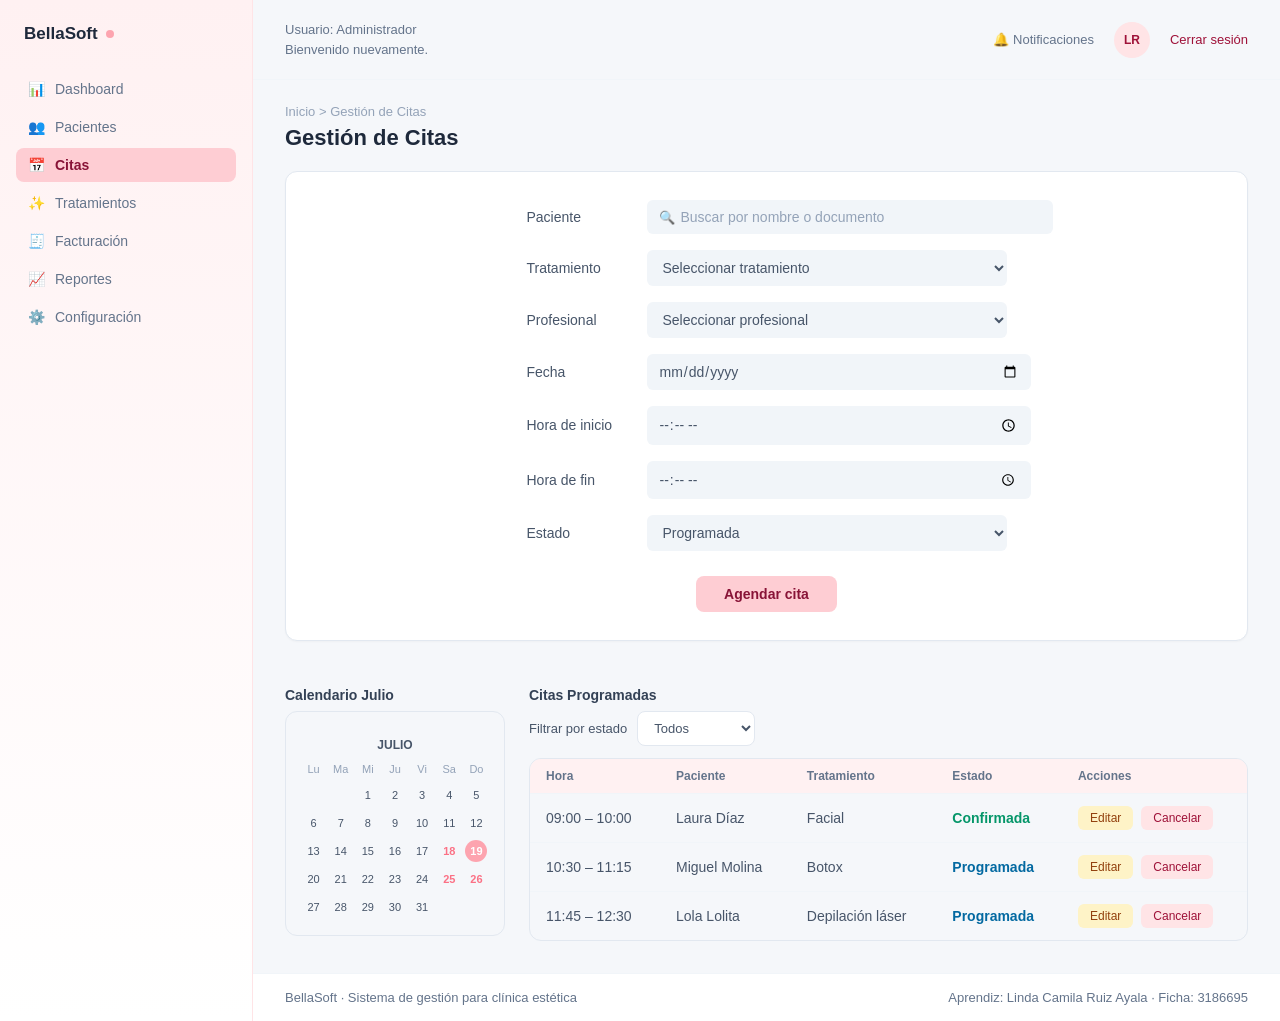
==== commit 230cf859: "feat: integrar mejoras de los modulos BellaSoft" ====
--- a/citas.html
+++ b/citas.html
@@ -132,6 +132,17 @@
      BD: citas JOIN pacientes JOIN tratamientos WHERE fecha = día seleccionado
      ===================================================== -->
           <p class="section-title">Citas Programadas</p>
+          <div class="filtros">
+            <label for="filtro-estado">Filtrar por estado</label>
+            <select id="filtro-estado">
+              <option value="">Todos</option>
+              <option value="Programada">Programada</option>
+              <option value="Confirmada">Confirmada</option>
+              <option value="Atendida">Atendida</option>
+              <option value="Cancelada">Cancelada</option>
+              <option value="No asistió">No asistió</option>
+            </select>
+          </div>
           <div class="table-wrap">
             <table class="citas">
               <thead>
@@ -187,7 +198,7 @@
   </main>
 </div>
 
-<!-- Lógica de la página (pendiente de implementar) -->
+<!-- Lógica de la página: validaciones, filtros y eventos (script.js) -->
 <script src="script.js"></script>
 
 </body>
--- a/estilos.css
+++ b/estilos.css
@@ -12,11 +12,11 @@
    Aplica a: todas las páginas
    ===================================================== */
 body {
-  margin: 0;
-  font-family: -apple-system, "Segoe UI", Roboto, Helvetica, Arial, sans-serif;
-  background: #F5F7FA;
-  color: #334155;
-  min-height: 100vh;
+    margin: 0;
+    font-family: -apple-system, "Segoe UI", Roboto, Helvetica, Arial, sans-serif;
+    background: #F5F7FA;
+    color: #334155;
+    min-height: 100vh;
 }
 
 
@@ -26,27 +26,27 @@
    Aplica a: todas las páginas
    ===================================================== */
 .app {
-  display: flex;
-  min-height: 100vh;
+    display: flex;
+    min-height: 100vh;
 }
 
 .main {
-  flex: 1;
-  display: flex;
-  flex-direction: column;
-  min-width: 0;
+    flex: 1;
+    display: flex;
+    flex-direction: column;
+    min-width: 0;
 }
 
 .content {
-  padding: 24px 32px 32px;
-  flex: 1;
-  overflow-y: auto;
+    padding: 24px 32px 32px;
+    flex: 1;
+    overflow-y: auto;
 }
 
 .contenido {
-  width: 100%;
-  max-width: 1350px;
-  margin: auto;
+    width: 100%;
+    max-width: 1350px;
+    margin: auto;
 }
 
 
@@ -56,57 +56,57 @@
        rol_permiso     -> define qué enlaces ve cada rol
    ===================================================== */
 .sidebar {
-  width: 220px;
-  flex-shrink: 0;
-  background: linear-gradient(to bottom, #fff1f2, #ffffff);
-  border-right: 1px solid #ffe4e6;
-  padding: 24px 16px;
+    width: 220px;
+    flex-shrink: 0;
+    background: linear-gradient(to bottom, #fff1f2, #ffffff);
+    border-right: 1px solid #ffe4e6;
+    padding: 24px 16px;
 }
 
 .logo {
-  display: flex;
-  align-items: center;
-  gap: 8px;
-  padding: 0 8px;
-  margin-bottom: 28px;
-  font-size: 17px;
-  font-weight: 600;
-  color: #1e293b;
+    display: flex;
+    align-items: center;
+    gap: 8px;
+    padding: 0 8px;
+    margin-bottom: 28px;
+    font-size: 17px;
+    font-weight: 600;
+    color: #1e293b;
 }
 
 .logo .dot {
-  width: 8px;
-  height: 8px;
-  border-radius: 50%;
-  background: #fda4af;
+    width: 8px;
+    height: 8px;
+    border-radius: 50%;
+    background: #fda4af;
 }
 
 .nav {
-  display: flex;
-  flex-direction: column;
-  gap: 4px;
+    display: flex;
+    flex-direction: column;
+    gap: 4px;
 }
 
 .nav a {
-  display: flex;
-  align-items: center;
-  gap: 10px;
-  padding: 9px 12px;
-  border-radius: 8px;
-  font-size: 14px;
-  color: #64748b;
-  text-decoration: none;
+    display: flex;
+    align-items: center;
+    gap: 10px;
+    padding: 9px 12px;
+    border-radius: 8px;
+    font-size: 14px;
+    color: #64748b;
+    text-decoration: none;
 }
 
 .nav a:hover {
-  background: #fff1f2;
-  color: #334155;
+    background: #fff1f2;
+    color: #334155;
 }
 
 .nav a.active {
-  background: #fecdd3;
-  color: #881337;
-  font-weight: 600;
+    background: #fecdd3;
+    color: #881337;
+    font-weight: 600;
 }
 
 
@@ -116,49 +116,49 @@
        roles.nombre                         -> rol mostrado
    ===================================================== */
 .topbar {
-  display: flex;
-  flex-wrap: nowrap;
-  align-items: center;
-  justify-content: space-between;
-  gap: 16px;
-  padding: 20px 32px;
-  border-bottom: 1px solid #f1f5f9;
+    display: flex;
+    flex-wrap: nowrap;
+    align-items: center;
+    justify-content: space-between;
+    gap: 16px;
+    padding: 20px 32px;
+    border-bottom: 1px solid #f1f5f9;
 }
 
 .topbar .user-info {
-  font-size: 13px;
-  color: #64748b;
-  line-height: 1.5;
-  flex-shrink: 0;
+    font-size: 13px;
+    color: #64748b;
+    line-height: 1.5;
+    flex-shrink: 0;
 }
 
 .topbar .right {
-  display: flex;
-  align-items: center;
-  gap: 20px;
-  flex-shrink: 0;
+    display: flex;
+    align-items: center;
+    gap: 20px;
+    flex-shrink: 0;
 }
 
 .notifications {
-  font-size: 13px;
-  color: #64748b;
-  display: flex;
-  align-items: center;
-  gap: 6px;
+    font-size: 13px;
+    color: #64748b;
+    display: flex;
+    align-items: center;
+    gap: 6px;
 }
 
 /* Iniciales del usuario: primera letra de nombres + apellidos */
 .avatar {
-  width: 36px;
-  height: 36px;
-  border-radius: 50%;
-  background: #ffe4e6;
-  color: #9f1239;
-  font-size: 12px;
-  font-weight: 700;
-  display: flex;
-  align-items: center;
-  justify-content: center;
+    width: 36px;
+    height: 36px;
+    border-radius: 50%;
+    background: #ffe4e6;
+    color: #9f1239;
+    font-size: 12px;
+    font-weight: 700;
+    display: flex;
+    align-items: center;
+    justify-content: center;
 }
 
 
@@ -170,68 +170,68 @@
 /* ---- 5.1 Insignias de estado ----
    BD: pacientes.estado ('Activo' / 'Inactivo') */
 .badge {
-  display: inline-block;
-  font-size: 12px;
-  font-weight: 600;
-  padding: 3px 10px;
-  border-radius: 999px;
+    display: inline-block;
+    font-size: 12px;
+    font-weight: 600;
+    padding: 3px 10px;
+    border-radius: 999px;
 }
 
 .badge-activo {
-  background: #d1fae5;
-  color: #059669;
+    background: #d1fae5;
+    color: #059669;
 }
 
 .badge-inactivo {
-  background: #fee2e2;
-  color: #b91c1c;
+    background: #fee2e2;
+    color: #b91c1c;
 }
 
 /* ---- 5.2 Botones genéricos ---- */
 .btn {
-  border: none;
-  font-size: 14px;
-  font-weight: 600;
-  padding: 10px 20px;
-  border-radius: 8px;
-  cursor: pointer;
-  font-family: inherit;
-  text-decoration: none; /* los .btn del dashboard son enlaces <a> */
-  display: inline-block;
+    border: none;
+    font-size: 14px;
+    font-weight: 600;
+    padding: 10px 20px;
+    border-radius: 8px;
+    cursor: pointer;
+    font-family: inherit;
+    text-decoration: none; /* los .btn del dashboard son enlaces <a> */
+    display: inline-block;
 }
 
 .btn-green {
-  background: #d1fae5;
-  color: #065f46;
+    background: #d1fae5;
+    color: #065f46;
 }
 
 .btn-green:hover {
-  background: #a7f3d0;
+    background: #a7f3d0;
 }
 
 .btn-pink {
-  background: #fecdd3;
-  color: #881337;
+    background: #fecdd3;
+    color: #881337;
 }
 
 .btn-pink:hover {
-  background: #fda4af;
+    background: #fda4af;
 }
 
 .action-icons {
-  cursor: pointer;
-  font-size: 14px;
+    cursor: pointer;
+    font-size: 14px;
 }
 
 /* ---- 5.3 Tarjeta de formulario ----
    Usada en: pacientes.html y citas.html */
 .form-card {
-  background: #ffffff;
-  border: 1px solid #e2e8f0;
-  border-radius: 12px;
-  box-shadow: 0 1px 2px rgba(0, 0, 0, 0.03);
-  padding: 28px 32px;
-  margin-bottom: 32px;
+    background: #ffffff;
+    border: 1px solid #e2e8f0;
+    border-radius: 12px;
+    box-shadow: 0 1px 2px rgba(0, 0, 0, 0.03);
+    padding: 28px 32px;
+    margin-bottom: 32px;
 }
 
 
@@ -245,98 +245,98 @@
        Tratamientos  -> COUNT(*) FROM tratamientos
        Ingresos      -> SUM(total) FROM facturas   */
 .stats {
-  display: grid;
-  grid-template-columns: repeat(auto-fit, minmax(220px, 1fr));
-  gap: 20px;
-  margin-bottom: 24px;
+    display: grid;
+    grid-template-columns: repeat(auto-fit, minmax(220px, 1fr));
+    gap: 20px;
+    margin-bottom: 24px;
 }
 
 .stat-card {
-  background: #ffffff;
-  border: 1px solid #e2e8f0;
-  border-radius: 12px;
-  padding: 18px 20px;
-  display: flex;
-  align-items: center;
-  gap: 14px;
-  box-shadow: 0 1px 2px rgba(0, 0, 0, 0.03);
+    background: #ffffff;
+    border: 1px solid #e2e8f0;
+    border-radius: 12px;
+    padding: 18px 20px;
+    display: flex;
+    align-items: center;
+    gap: 14px;
+    box-shadow: 0 1px 2px rgba(0, 0, 0, 0.03);
 }
 
 .stat-card .emoji {
-  font-size: 22px;
-  width: 44px;
-  height: 44px;
-  border-radius: 50%;
-  background: #fff1f2;
-  display: flex;
-  align-items: center;
-  justify-content: center;
-  flex-shrink: 0;
+    font-size: 22px;
+    width: 44px;
+    height: 44px;
+    border-radius: 50%;
+    background: #fff1f2;
+    display: flex;
+    align-items: center;
+    justify-content: center;
+    flex-shrink: 0;
 }
 
 .stat-card .label {
-  font-size: 12px;
-  color: #94a3b8;
-  margin-bottom: 2px;
+    font-size: 12px;
+    color: #94a3b8;
+    margin-bottom: 2px;
 }
 
 .stat-card .value {
-  font-size: 20px;
-  font-weight: 700;
-  color: #1e293b;
+    font-size: 20px;
+    font-weight: 700;
+    color: #1e293b;
 }
 
 /* ---- 6.2 Botones de acción rápida ---- */
 .actions {
-  display: flex;
-  gap: 12px;
-  margin-bottom: 28px;
+    display: flex;
+    gap: 12px;
+    margin-bottom: 28px;
 }
 
 /* ---- 6.3 Paneles: "Últimas citas" y "Próximas citas"
    BD: citas JOIN pacientes (nombre, documento, teléfono) */
 .panels {
-  display: grid;
-  grid-template-columns: 2fr 1fr;
-  gap: 20px;
-  align-items: start;
+    display: grid;
+    grid-template-columns: 2fr 1fr;
+    gap: 20px;
+    align-items: start;
 }
 
 .panel {
-  border: 1px solid #e2e8f0;
-  border-radius: 12px;
-  overflow: hidden;
-  background: #ffffff;
+    border: 1px solid #e2e8f0;
+    border-radius: 12px;
+    overflow: hidden;
+    background: #ffffff;
 }
 
 .panel-title {
-  font-size: 14px;
-  font-weight: 600;
-  color: #334155;
-  padding: 14px 20px;
-  border-bottom: 1px solid #f1f5f9;
-  background: #fff1f2;
+    font-size: 14px;
+    font-weight: 600;
+    color: #334155;
+    padding: 14px 20px;
+    border-bottom: 1px solid #f1f5f9;
+    background: #fff1f2;
 }
 
 .panel table {
-  width: 100%;
-  border-collapse: collapse;
-  font-size: 14px;
+    width: 100%;
+    border-collapse: collapse;
+    font-size: 14px;
 }
 
 .panel th {
-  text-align: left;
-  font-weight: 600;
-  font-size: 12px;
-  color: #64748b;
-  padding: 10px 20px;
-  border-bottom: 1px solid #f1f5f9;
+    text-align: left;
+    font-weight: 600;
+    font-size: 12px;
+    color: #64748b;
+    padding: 10px 20px;
+    border-bottom: 1px solid #f1f5f9;
 }
 
 .panel td {
-  padding: 12px 20px;
-  color: #475569;
-  border-top: 1px solid #f1f5f9;
+    padding: 12px 20px;
+    color: #475569;
+    border-top: 1px solid #f1f5f9;
 }
 
 
@@ -345,79 +345,79 @@
    BD: tabla citas (paciente, tratamiento, fecha, hora, estado)
    ===================================================== */
 .form-grid {
-  display: grid;
-  grid-template-columns: 120px 1fr;
-  row-gap: 16px;
-  align-items: center;
-  max-width: 480px;
-  margin: 0 auto;
+    display: grid;
+    grid-template-columns: 120px 1fr;
+    row-gap: 16px;
+    align-items: center;
+    max-width: 480px;
+    margin: 0 auto;
 }
 
 .form-grid label {
-  font-size: 14px;
-  color: #475569;
+    font-size: 14px;
+    color: #475569;
 }
 
 /* Buscador de paciente: pacientes.nombres / apellidos / numero_documento */
 .field {
-  position: relative;
+    position: relative;
 }
 
 .field .icon-search {
-  position: absolute;
-  left: 12px;
-  top: 50%;
-  transform: translateY(-50%);
-  color: #94a3b8;
-  font-size: 13px;
+    position: absolute;
+    left: 12px;
+    top: 50%;
+    transform: translateY(-50%);
+    color: #94a3b8;
+    font-size: 13px;
 }
 
 .field input {
-  padding-left: 30px;
+    padding-left: 30px;
 }
 
 .form-grid input,
 .form-grid select {
-  width: 100%;
-  background: #f1f5f9;
-  border: none;
-  border-radius: 6px;
-  padding: 9px 12px;
-  font-size: 14px;
-  color: #475569;
-  font-family: inherit;
-  outline: none;
+    width: 100%;
+    background: #f1f5f9;
+    border: none;
+    border-radius: 6px;
+    padding: 9px 12px;
+    font-size: 14px;
+    color: #475569;
+    font-family: inherit;
+    outline: none;
 }
 
 .form-grid input::placeholder {
-  color: #94a3b8;
+    color: #94a3b8;
 }
 
 .form-grid input:focus,
 .form-grid select:focus {
-  box-shadow: 0 0 0 2px #fecdd3;
+    box-shadow: 0 0 0 2px #fecdd3;
 }
 
 .form-actions {
-  display: flex;
-  justify-content: center;
-  margin-top: 24px;
+    display: flex;
+    justify-content: center;
+    margin-top: 25px;
 }
 
 .btn-primary {
-  background: #fecdd3;
-  color: #881337;
-  border: none;
-  padding: 10px 28px;
-  border-radius: 8px;
-  font-size: 14px;
-  font-weight: 600;
-  cursor: pointer;
-  transition: .3s;
+    background: #fecdd3;
+    color: #881337;
+    border: none;
+    padding: 10px 28px;
+    border-radius: 8px;
+    font-size: 14px;
+    font-weight: 600;
+    cursor: pointer;
+    transition: .3s;
 }
 
 .btn-primary:hover {
-  background: #fda4af;
+    background: #fda4af;
 }
 
 
@@ -425,102 +425,102 @@
    8. CALENDARIO Y CITAS PROGRAMADAS (citas.html)
    ===================================================== */
 .lower {
-  display: grid;
-  grid-template-columns: 220px 1fr;
-  gap: 24px;
+    display: grid;
+    grid-template-columns: 220px 1fr;
+    gap: 24px;
 }
 
 .section-title {
-  font-size: 14px;
-  font-weight: 600;
-  color: #334155;
-  margin-bottom: 8px;
+    font-size: 14px;
+    font-weight: 600;
+    color: #334155;
+    margin-bottom: 8px;
 }
 
 /* ---- 8.1 Calendario mensual ----
    BD: .highlight -> días con citas (citas.fecha)
        .selected  -> día seleccionado               */
 .calendar {
-  border: 1px solid #e2e8f0;
-  border-radius: 12px;
-  padding: 14px;
+    border: 1px solid #e2e8f0;
+    border-radius: 12px;
+    padding: 14px;
 }
 
 .calendar .month {
-  text-align: center;
-  font-size: 12px;
-  font-weight: 700;
-  color: #475569;
-  margin-bottom: 10px;
+    text-align: center;
+    font-size: 12px;
+    font-weight: 700;
+    color: #475569;
+    margin-bottom: 10px;
 }
 
 .calendar table {
-  width: 100%;
-  border-collapse: collapse;
-  text-align: center;
-  font-size: 11px;
+    width: 100%;
+    border-collapse: collapse;
+    text-align: center;
+    font-size: 11px;
 }
 
 .calendar th {
-  color: #94a3b8;
-  font-weight: 400;
-  padding-bottom: 6px;
+    color: #94a3b8;
+    font-weight: 400;
+    padding-bottom: 6px;
 }
 
 .calendar td {
-  padding: 3px 0;
+    padding: 3px 0;
 }
 
 .calendar .day {
-  display: inline-flex;
-  justify-content: center;
-  align-items: center;
-  width: 22px;
-  height: 22px;
-  border-radius: 50%;
-  color: #475569;
+    display: inline-flex;
+    justify-content: center;
+    align-items: center;
+    width: 22px;
+    height: 22px;
+    border-radius: 50%;
+    color: #475569;
 }
 
 .calendar .day.highlight {
-  color: #fb7185;
-  font-weight: 600;
+    color: #fb7185;
+    font-weight: 600;
 }
 
 .calendar .day.selected {
-  background: #fda4af;
-  color: #fff;
-  font-weight: 600;
+    background: #fda4af;
+    color: #fff;
+    font-weight: 600;
 }
 
 /* ---- 8.2 Tabla de citas programadas ----
    BD: citas.hora, pacientes (nombre), tratamientos.nombre, citas.estado */
 .table-wrap {
-  border: 1px solid #e2e8f0;
-  border-radius: 12px;
-  overflow: hidden;
+    border: 1px solid #e2e8f0;
+    border-radius: 12px;
+    overflow: hidden;
 }
 
 table.citas {
-  width: 100%;
-  border-collapse: collapse;
+    width: 100%;
+    border-collapse: collapse;
 }
 
 table.citas thead {
-  background: #fff1f2;
+    background: #fff1f2;
 }
 
 table.citas th {
-  text-align: left;
-  padding: 10px 16px;
-  font-size: 12px;
-  color: #64748b;
+    text-align: left;
+    padding: 10px 16px;
+    font-size: 12px;
+    color: #64748b;
 }
 
 table.citas td {
-  padding: 12px 16px;
-  border-top: 1px solid #f1f5f9;
-  color: #475569;
-  font-size: 14px;
+    padding: 12px 16px;
+    border-top: 1px solid #f1f5f9;
+    color: #475569;
+    font-size: 14px;
 }
 
 /* BD: citas.estado ENUM('Programada','Confirmada','Atendida','Cancelada','No asistió') */
@@ -529,7 +529,7 @@
 .estado-atendida,
 .estado-cancelada,
 .estado-noasistio {
-  font-weight: 600;
+    font-weight: 600;
 }
 .estado-programada { color: #0369a1; }
 .estado-confirmada { color: #059669; }
@@ -545,40 +545,40 @@
 
 /* Buscador de paciente: deja espacio para la lupa */
 .form-grid .field input {
-  padding-left: 34px;
+    padding-left: 34px;
 }
 
 .acciones {
-  display: flex;
-  gap: 8px;
+    display: flex;
+    gap: 8px;
 }
 
 .btn-editar,
 .btn-cancelar {
-  border: none;
-  padding: 5px 12px;
-  border-radius: 6px;
-  font-size: 12px;
-  cursor: pointer;
-  transition: .3s;
+    border: none;
+    padding: 5px 12px;
+    border-radius: 6px;
+    font-size: 12px;
+    cursor: pointer;
+    transition: .3s;
 }
 
 .btn-editar {
-  background: #fef3c7;
-  color: #92400e;
+    background: #fef3c7;
+    color: #92400e;
 }
 
 .btn-editar:hover {
-  background: #fde68a;
+    background: #fde68a;
 }
 
 .btn-cancelar {
-  background: #ffe4e6;
-  color: #9f1239;
+    background: #ffe4e6;
+    color: #9f1239;
 }
 
 .btn-cancelar:hover {
-  background: #fecdd3;
+    background: #fecdd3;
 }
 
 
@@ -589,277 +589,277 @@
 
 /* ---- 9.1 Encabezado de página (migas y título) ---- */
 .breadcrumb {
-  font-size: 13px;
-  color: #94a3b8;
-  margin: 0 0 6px;
+    font-size: 13px;
+    color: #94a3b8;
+    margin: 0 0 6px;
 }
 
 .content h1 {
-  font-size: 22px;
-  font-weight: 700;
-  color: #1e293b;
-  margin: 0 0 20px;
+    font-size: 22px;
+    font-weight: 700;
+    color: #1e293b;
+    margin: 0 0 20px;
 }
 
 .form-card h3,
 .table-card h3 {
-  font-size: 15px;
-  font-weight: 600;
-  color: #334155;
-  margin: 0 0 18px;
+    font-size: 15px;
+    font-weight: 600;
+    color: #334155;
+    margin: 0 0 18px;
 }
 
 /* ---- 9.2 Buscador ---- */
 .busqueda {
-  display: flex;
-  gap: 10px;
-  margin-bottom: 20px;
-  max-width: 560px;
+    display: flex;
+    gap: 10px;
+    margin-bottom: 20px;
+    max-width: 560px;
 }
 
 .busqueda input {
-  flex: 1;
-  background: #ffffff;
-  border: 1px solid #e2e8f0;
-  border-radius: 8px;
-  padding: 10px 14px;
-  font-size: 14px;
-  font-family: inherit;
-  color: #475569;
-  outline: none;
+    flex: 1;
+    background: #ffffff;
+    border: 1px solid #e2e8f0;
+    border-radius: 8px;
+    padding: 10px 14px;
+    font-size: 14px;
+    font-family: inherit;
+    color: #475569;
+    outline: none;
 }
 
 .busqueda input:focus {
-  border-color: #fda4af;
-  box-shadow: 0 0 0 2px #fecdd3;
+    border-color: #fda4af;
+    box-shadow: 0 0 0 2px #fecdd3;
 }
 
 .busqueda button {
-  background: #fecdd3;
-  color: #881337;
-  border: none;
-  border-radius: 8px;
-  padding: 10px 22px;
-  font-size: 14px;
-  font-weight: 600;
-  font-family: inherit;
-  cursor: pointer;
+    background: #fecdd3;
+    color: #881337;
+    border: none;
+    border-radius: 8px;
+    padding: 10px 22px;
+    font-size: 14px;
+    font-weight: 600;
+    font-family: inherit;
+    cursor: pointer;
 }
 
 .busqueda button:hover {
-  background: #fda4af;
+    background: #fda4af;
 }
 
 /* ---- 9.3 Formulario (rejilla de 2 columnas) ----
    Un .form-card por bloque: datos personales, contacto, historia clínica */
 .formulario {
-  display: grid;
-  grid-template-columns: repeat(2, 1fr);
-  gap: 16px 24px;
+    display: grid;
+    grid-template-columns: repeat(2, 1fr);
+    gap: 16px 24px;
 }
 
 .campo {
-  display: flex;
-  flex-direction: column;
-  gap: 6px;
+    display: flex;
+    flex-direction: column;
+    gap: 6px;
 }
 
 .campo-completo {
-  grid-column: 1 / -1;
+    grid-column: 1 / -1;
 }
 
 .campo label {
-  font-size: 13px;
-  color: #475569;
+    font-size: 13px;
+    color: #475569;
 }
 
 .campo input:not([type="checkbox"]),
 .campo select,
 .campo textarea {
-  width: 100%;
-  box-sizing: border-box;
-  background: #f1f5f9;
-  border: 1px solid transparent;
-  border-radius: 6px;
-  padding: 9px 12px;
-  font-size: 14px;
-  font-family: inherit;
-  color: #475569;
-  outline: none;
+    width: 100%;
+    box-sizing: border-box;
+    background: #f1f5f9;
+    border: 1px solid transparent;
+    border-radius: 6px;
+    padding: 9px 12px;
+    font-size: 14px;
+    font-family: inherit;
+    color: #475569;
+    outline: none;
 }
 
 .campo textarea {
-  resize: vertical;
+    resize: vertical;
 }
 
 .campo input:focus,
 .campo select:focus,
 .campo textarea:focus {
-  box-shadow: 0 0 0 2px #fecdd3;
+    box-shadow: 0 0 0 2px #fecdd3;
 }
 
 .campo input[readonly] {
-  background: #e8edf3;
-  color: #64748b;
-  cursor: default;
+    background: #e8edf3;
+    color: #64748b;
+    cursor: default;
 }
 
 /* Casillas (acepta_tratamiento_datos, embarazo_lactancia) */
 .campo-check label {
-  display: flex;
-  align-items: center;
-  gap: 8px;
-  font-size: 14px;
-  cursor: pointer;
+    display: flex;
+    align-items: center;
+    gap: 8px;
+    font-size: 14px;
+    cursor: pointer;
 }
 
 .campo-check input {
-  width: 16px;
-  height: 16px;
-  accent-color: #fb7185;
+    width: 16px;
+    height: 16px;
+    accent-color: #fb7185;
 }
 
 /* Campo inválido tras intentar guardar (lo marca script.js) */
 .campo .invalido {
-  border-color: #f43f5e;
-  background: #fff1f2;
+    border-color: #f43f5e;
+    background: #fff1f2;
 }
 
 .mensaje-error {
-  font-size: 12px;
-  color: #be123c;
+    font-size: 12px;
+    color: #be123c;
 }
 
 /* ---- 9.4 Botones del formulario ---- */
 .botones-formulario {
-  display: flex;
-  gap: 12px;
-  margin-bottom: 32px;
+    display: flex;
+    gap: 12px;
+    margin-bottom: 32px;
 }
 
 .botones-formulario button {
-  border: none;
-  border-radius: 8px;
-  padding: 10px 24px;
-  font-size: 14px;
-  font-weight: 600;
-  font-family: inherit;
-  cursor: pointer;
-  transition: .3s;
+    border: none;
+    border-radius: 8px;
+    padding: 10px 24px;
+    font-size: 14px;
+    font-weight: 600;
+    font-family: inherit;
+    cursor: pointer;
+    transition: .3s;
 }
 
 .guardar {
-  background: #fecdd3;
-  color: #881337;
+    background: #fecdd3;
+    color: #881337;
 }
 
 .guardar:hover {
-  background: #fda4af;
+    background: #fda4af;
 }
 
 .actualizar {
-  background: #d1fae5;
-  color: #065f46;
+    background: #d1fae5;
+    color: #065f46;
 }
 
 .actualizar:hover {
-  background: #a7f3d0;
+    background: #a7f3d0;
 }
 
 .nuevo {
-  background: #e2e8f0;
-  color: #475569;
+    background: #e2e8f0;
+    color: #475569;
 }
 
 .nuevo:hover {
-  background: #cbd5e1;
+    background: #cbd5e1;
 }
 
 /* ---- 9.5 Tabla de pacientes registrados ---- */
 .table-card {
-  background: #ffffff;
-  border: 1px solid #e2e8f0;
-  border-radius: 12px;
-  padding: 24px 0 8px;
+    background: #ffffff;
+    border: 1px solid #e2e8f0;
+    border-radius: 12px;
+    padding: 24px 0 8px;
 }
 
 .table-card h3 {
-  padding: 0 24px;
+    padding: 0 24px;
 }
 
 .tabla-scroll {
-  overflow-x: auto;
+    overflow-x: auto;
 }
 
 .tabla-pacientes,
 .tabla-datos {
-  width: 100%;
-  border-collapse: collapse;
-  font-size: 14px;
+    width: 100%;
+    border-collapse: collapse;
+    font-size: 14px;
 }
 
 .tabla-pacientes th,
 .tabla-datos th {
-  text-align: left;
-  font-size: 12px;
-  font-weight: 600;
-  color: #64748b;
-  background: #fff1f2;
-  padding: 10px 16px;
-  white-space: nowrap;
+    text-align: left;
+    font-size: 12px;
+    font-weight: 600;
+    color: #64748b;
+    background: #fff1f2;
+    padding: 10px 16px;
+    white-space: nowrap;
 }
 
 .tabla-pacientes td,
 .tabla-datos td {
-  padding: 12px 16px;
-  color: #475569;
-  border-top: 1px solid #f1f5f9;
+    padding: 12px 16px;
+    color: #475569;
+    border-top: 1px solid #f1f5f9;
 }
 
 .tabla-pacientes tr.seleccionado td,
 .tabla-datos tr.seleccionado td {
-  background: #fff7f8;
+    background: #fff7f8;
 }
 
 .acciones-tabla {
-  display: flex;
-  gap: 8px;
-  white-space: nowrap;
+    display: flex;
+    gap: 8px;
+    white-space: nowrap;
 }
 
 .editar,
 .eliminar {
-  border: none;
-  padding: 5px 12px;
-  border-radius: 6px;
-  font-size: 12px;
-  font-family: inherit;
-  cursor: pointer;
-  transition: .3s;
+    border: none;
+    padding: 5px 12px;
+    border-radius: 6px;
+    font-size: 12px;
+    font-family: inherit;
+    cursor: pointer;
+    transition: .3s;
 }
 
 .editar {
-  background: #fef3c7;
-  color: #92400e;
+    background: #fef3c7;
+    color: #92400e;
 }
 
 .editar:hover {
-  background: #fde68a;
+    background: #fde68a;
 }
 
 .eliminar {
-  background: #ffe4e6;
-  color: #9f1239;
+    background: #ffe4e6;
+    color: #9f1239;
 }
 
 .eliminar:hover {
-  background: #fecdd3;
+    background: #fecdd3;
 }
 
 .sin-resultados td {
-  text-align: center;
-  color: #94a3b8;
-  padding: 24px;
+    text-align: center;
+    color: #94a3b8;
+    padding: 24px;
 }
 
 
@@ -870,39 +870,39 @@
 
 /* Columnas numéricas (precios, cantidades) alineadas a la derecha */
 .num {
-  text-align: right !important;
-  font-variant-numeric: tabular-nums;
+    text-align: right !important;
+    font-variant-numeric: tabular-nums;
 }
 
 /* Estado "Pendiente" (facturas) */
 .badge-pendiente {
-  background: #fef3c7;
-  color: #92400e;
+    background: #fef3c7;
+    color: #92400e;
 }
 
 /* Botón secundario (agregar línea, exportar) */
 .btn-secundario {
-  background: #ffffff;
-  color: #881337;
-  border: 1px dashed #fda4af;
-  border-radius: 8px;
-  padding: 8px 16px;
-  margin-top: 14px;
-  font-size: 13px;
-  font-weight: 600;
-  font-family: inherit;
-  cursor: pointer;
+    background: #ffffff;
+    color: #881337;
+    border: 1px dashed #fda4af;
+    border-radius: 8px;
+    padding: 8px 16px;
+    margin-top: 14px;
+    font-size: 13px;
+    font-weight: 600;
+    font-family: inherit;
+    cursor: pointer;
 }
 
 .btn-secundario:hover {
-  background: #fff1f2;
+    background: #fff1f2;
 }
 
 /* Foco visible para teclado en botones y enlaces */
 button:focus-visible,
 a:focus-visible {
-  outline: 2px solid #fb7185;
-  outline-offset: 2px;
+    outline: 2px solid #fb7185;
+    outline-offset: 2px;
 }
 
 
@@ -911,76 +911,76 @@
    BD: usuarios.email, usuarios.password_hash, usuarios.activo
    ===================================================== */
 .pagina-login {
-  background: #ffffff;
+    background: #ffffff;
 }
 
 .login {
-  display: grid;
-  grid-template-columns: 1fr 1fr;
-  min-height: 100vh;
+    display: grid;
+    grid-template-columns: 1fr 1fr;
+    min-height: 100vh;
 }
 
 .login-marca {
-  background: linear-gradient(160deg, #fecdd3, #fff1f2);
-  padding: 48px;
-  display: flex;
-  flex-direction: column;
-  justify-content: space-between;
+    background: linear-gradient(160deg, #fecdd3, #fff1f2);
+    padding: 48px;
+    display: flex;
+    flex-direction: column;
+    justify-content: space-between;
 }
 
 .login-marca .logo {
-  font-size: 22px;
-  padding: 0;
+    font-size: 22px;
+    padding: 0;
 }
 
 .login-marca p {
-  font-size: 26px;
-  line-height: 1.3;
-  font-weight: 600;
-  color: #881337;
-  max-width: 14em;
-  margin: 0;
+    font-size: 26px;
+    line-height: 1.3;
+    font-weight: 600;
+    color: #881337;
+    max-width: 14em;
+    margin: 0;
 }
 
 .login-form {
-  display: flex;
-  flex-direction: column;
-  justify-content: center;
-  padding: 48px;
-  max-width: 420px;
-  width: 100%;
-  box-sizing: border-box;
-  margin: 0 auto;
+    display: flex;
+    flex-direction: column;
+    justify-content: center;
+    padding: 48px;
+    max-width: 420px;
+    width: 100%;
+    box-sizing: border-box;
+    margin: 0 auto;
 }
 
 .login-form h1 {
-  margin-bottom: 6px;
+    margin-bottom: 6px;
 }
 
 .login-ayuda {
-  font-size: 14px;
-  color: #64748b;
-  margin: 0 0 24px;
+    font-size: 14px;
+    color: #64748b;
+    margin: 0 0 24px;
 }
 
 .login-form form {
-  display: flex;
-  flex-direction: column;
-  gap: 16px;
+    display: flex;
+    flex-direction: column;
+    gap: 16px;
 }
 
 .login-boton {
-  margin-top: 8px;
-  padding: 12px;
+    margin-top: 8px;
+    padding: 12px;
 }
 
 .login-error {
-  background: #fff1f2;
-  border: 1px solid #fecdd3;
-  color: #9f1239;
-  border-radius: 8px;
-  padding: 10px 14px;
-  font-size: 13px;
+    background: #fff1f2;
+    border: 1px solid #fecdd3;
+    color: #9f1239;
+    border-radius: 8px;
+    padding: 10px 14px;
+    font-size: 13px;
 }
 
 
@@ -989,33 +989,33 @@
    BD: usuarios, roles, permisos, rol_permiso
    ===================================================== */
 .rol-selector {
-  max-width: 280px;
-  margin-bottom: 16px;
+    max-width: 280px;
+    margin-bottom: 16px;
 }
 
 /* Matriz módulo x acción: cada casilla = una fila de la tabla permisos */
 .matriz-permisos th,
 .matriz-permisos td {
-  text-align: center;
+    text-align: center;
 }
 
 .matriz-permisos th:first-child,
 .matriz-permisos tbody th {
-  text-align: left;
+    text-align: left;
 }
 
 .matriz-permisos tbody th {
-  font-weight: 500;
-  color: #475569;
-  padding: 12px 16px;
-  border-top: 1px solid #f1f5f9;
+    font-weight: 500;
+    color: #475569;
+    padding: 12px 16px;
+    border-top: 1px solid #f1f5f9;
 }
 
 .matriz-permisos input[type="checkbox"] {
-  width: 17px;
-  height: 17px;
-  accent-color: #fb7185;
-  cursor: pointer;
+    width: 17px;
+    height: 17px;
+    accent-color: #fb7185;
+    cursor: pointer;
 }
 
 
@@ -1025,69 +1025,69 @@
    ===================================================== */
 .detalle-factura select,
 .detalle-factura input {
-  width: 100%;
-  box-sizing: border-box;
-  background: #f1f5f9;
-  border: 1px solid transparent;
-  border-radius: 6px;
-  padding: 8px 10px;
-  font-size: 14px;
-  font-family: inherit;
-  color: #475569;
+    width: 100%;
+    box-sizing: border-box;
+    background: #f1f5f9;
+    border: 1px solid transparent;
+    border-radius: 6px;
+    padding: 8px 10px;
+    font-size: 14px;
+    font-family: inherit;
+    color: #475569;
 }
 
 .detalle-factura input[readonly] {
-  background: #e8edf3;
-  color: #64748b;
+    background: #e8edf3;
+    color: #64748b;
 }
 
 .detalle-factura td:first-child {
-  min-width: 220px;
+    min-width: 220px;
 }
 
 .detalle-factura td.num input {
-  min-width: 90px;
-  text-align: right;
+    min-width: 90px;
+    text-align: right;
 }
 
 .resumen-factura {
-  margin: 24px 0 0 auto;
-  max-width: 300px;
-  display: flex;
-  flex-direction: column;
-  gap: 8px;
+    margin: 24px 0 0 auto;
+    max-width: 300px;
+    display: flex;
+    flex-direction: column;
+    gap: 8px;
 }
 
 .resumen-factura div {
-  display: flex;
-  justify-content: space-between;
-  align-items: center;
-  font-size: 14px;
-  color: #475569;
+    display: flex;
+    justify-content: space-between;
+    align-items: center;
+    font-size: 14px;
+    color: #475569;
 }
 
 .resumen-factura dt,
 .resumen-factura dd {
-  margin: 0;
+    margin: 0;
 }
 
 .resumen-factura input {
-  width: 130px;
-  background: #f1f5f9;
-  border: 1px solid transparent;
-  border-radius: 6px;
-  padding: 6px 10px;
-  font-size: 14px;
-  font-family: inherit;
-  text-align: right;
+    width: 130px;
+    background: #f1f5f9;
+    border: 1px solid transparent;
+    border-radius: 6px;
+    padding: 6px 10px;
+    font-size: 14px;
+    font-family: inherit;
+    text-align: right;
 }
 
 .resumen-factura .total {
-  border-top: 1px solid #e2e8f0;
-  padding-top: 10px;
-  font-size: 17px;
-  font-weight: 700;
-  color: #1e293b;
+    border-top: 1px solid #e2e8f0;
+    padding-top: 10px;
+    font-size: 17px;
+    font-weight: 700;
+    color: #1e293b;
 }
 
 
@@ -1096,68 +1096,68 @@
    BD: consultas agregadas sobre facturas, citas, pacientes
    ===================================================== */
 .filtros {
-  display: flex;
-  flex-wrap: wrap;
-  align-items: flex-end;
-  gap: 14px;
-  margin-bottom: 24px;
+    display: flex;
+    flex-wrap: wrap;
+    align-items: flex-end;
+    gap: 14px;
+    margin-bottom: 24px;
 }
 
 .filtros .campo {
-  min-width: 170px;
+    min-width: 170px;
 }
 
 .filtros button {
-  border: none;
-  border-radius: 8px;
-  padding: 10px 22px;
-  font-size: 14px;
-  font-weight: 600;
-  font-family: inherit;
-  cursor: pointer;
+    border: none;
+    border-radius: 8px;
+    padding: 10px 22px;
+    font-size: 14px;
+    font-weight: 600;
+    font-family: inherit;
+    cursor: pointer;
 }
 
 .grid-2 {
-  display: grid;
-  grid-template-columns: 1fr 1fr;
-  gap: 20px;
-  align-items: start;
+    display: grid;
+    grid-template-columns: 1fr 1fr;
+    gap: 20px;
+    align-items: start;
 }
 
 .barras {
-  padding: 16px 20px;
-  display: flex;
-  flex-direction: column;
-  gap: 14px;
+    padding: 16px 20px;
+    display: flex;
+    flex-direction: column;
+    gap: 14px;
 }
 
 .barra-fila {
-  display: grid;
-  grid-template-columns: 120px 1fr 90px;
-  align-items: center;
-  gap: 12px;
-  font-size: 13px;
-  color: #475569;
+    display: grid;
+    grid-template-columns: 120px 1fr 90px;
+    align-items: center;
+    gap: 12px;
+    font-size: 13px;
+    color: #475569;
 }
 
 .barra-pista {
-  background: #f1f5f9;
-  border-radius: 999px;
-  height: 10px;
-  overflow: hidden;
+    background: #f1f5f9;
+    border-radius: 999px;
+    height: 10px;
+    overflow: hidden;
 }
 
 .barra-relleno {
-  display: block;
-  height: 100%;
-  background: #fb7185;
-  border-radius: 999px;
+    display: block;
+    height: 100%;
+    background: #fb7185;
+    border-radius: 999px;
 }
 
 .barra-valor {
-  text-align: right;
-  font-weight: 600;
-  font-variant-numeric: tabular-nums;
+    text-align: right;
+    font-weight: 600;
+    font-variant-numeric: tabular-nums;
 }
 
 
@@ -1165,27 +1165,27 @@
    15. RESPONSIVE
    ===================================================== */
 @media (max-width: 900px) {
-  .grid-2 { grid-template-columns: 1fr; }
-  .stats  { grid-template-columns: repeat(2, 1fr); }
-  .panels { grid-template-columns: 1fr; }
-  .lower  { grid-template-columns: 1fr; }
+    .grid-2 { grid-template-columns: 1fr; }
+    .stats  { grid-template-columns: repeat(2, 1fr); }
+    .panels { grid-template-columns: 1fr; }
+    .lower  { grid-template-columns: 1fr; }
 }
 
 @media (max-width: 780px) {
-  .app        { flex-direction: column; }
-  .sidebar    { width: 100%; }
-  .formulario { grid-template-columns: 1fr; }
-  .content    { padding: 20px 16px 28px; }
-
-  .login        { grid-template-columns: 1fr; }
-  .login-marca  { padding: 28px; min-height: 160px; }
-  .login-marca p { font-size: 20px; }
-  .login-form   { padding: 32px 24px; }
-  .barra-fila   { grid-template-columns: 90px 1fr 80px; }
+    .app        { flex-direction: column; }
+    .sidebar    { width: 100%; }
+    .formulario { grid-template-columns: 1fr; }
+    .content    { padding: 20px 16px 28px; }
+
+    .login        { grid-template-columns: 1fr; }
+    .login-marca  { padding: 28px; min-height: 160px; }
+    .login-marca p { font-size: 20px; }
+    .login-form   { padding: 32px 24px; }
+    .barra-fila   { grid-template-columns: 90px 1fr 80px; }
 }
 
 @media (prefers-reduced-motion: reduce) {
-  * { transition: none !important; }
+    * { transition: none !important; }
 }
 
 
@@ -1194,34 +1194,34 @@
    Aplica a: todas las páginas con menú lateral
    ===================================================== */
 .pie {
-  display: flex;
-  flex-wrap: wrap;
-  justify-content: space-between;
-  gap: 8px 24px;
-  padding: 16px 32px;
-  border-top: 1px solid #f1f5f9;
-  background: #ffffff;
-  font-size: 13px;
-  color: #64748b;
+    display: flex;
+    flex-wrap: wrap;
+    justify-content: space-between;
+    gap: 8px 24px;
+    padding: 16px 32px;
+    border-top: 1px solid #f1f5f9;
+    background: #ffffff;
+    font-size: 13px;
+    color: #64748b;
 }
 
 .pie p {
-  margin: 0;
+    margin: 0;
 }
 
 .cerrar-sesion {
-  font-size: 13px;
-  color: #9f1239;
-  text-decoration: none;
+    font-size: 13px;
+    color: #9f1239;
+    text-decoration: none;
 }
 
 .cerrar-sesion:hover {
-  text-decoration: underline;
-}
-
-/* Permisos que no existen en la BD (matriz de configuración) */
+    text-decoration: underline;
+}
+
+/* Permisos que no existen en la BD (matriz de configuración) */    q
 .matriz-permisos .no-aplica {
-  color: #94a3b8;
+    color: #94a3b8;
 }
 
 /* Anchos de las barras de reportes (antes eran estilos en línea) */
@@ -1230,4 +1230,67 @@
 .ancho-50  { width: 50%; }
 .ancho-37  { width: 37%; }
 .ancho-22  { width: 22%; }
-.ancho-8   { width: 8%; }+.ancho-8   { width: 8%; }
+
+/* =====================================================
+   13. AVISOS DE VALIDACIÓN Y FILTROS (los crea script.js)
+   ===================================================== */
+.aviso {
+    border-radius: 8px;
+    padding: 10px 14px;
+    margin-bottom: 16px;
+    font-size: 13px;
+    font-weight: 500;
+}
+
+.aviso-error {
+    background: #fff1f2;
+    border: 1px solid #fecdd3;
+    color: #9f1239;
+}
+
+.aviso-exito {
+    background: #ecfdf5;
+    border: 1px solid #a7f3d0;
+    color: #047857;
+}
+
+/* Campos de rejillas sin .campo (citas) también muestran el error */
+.form-grid .invalido {
+    border-color: #f43f5e !important;
+    background: #fff1f2;
+}
+
+.detalle-factura .invalido {
+    border-color: #f43f5e;
+    background: #fff1f2;
+}
+
+/* Barra de filtros sobre las tablas (citas, tratamientos) */
+.filtros {
+    display: flex;
+    align-items: center;
+    gap: 10px;
+    margin-bottom: 12px;
+    font-size: 13px;
+    color: #475569;
+}
+
+.filtros select,
+.filtros input {
+    background: #ffffff;
+    border: 1px solid #e2e8f0;
+    border-radius: 8px;
+    padding: 8px 12px;
+    font-size: 13px;
+    font-family: inherit;
+    color: #475569;
+}
+
+.calendar .day {
+    cursor: pointer;
+}
+
+tr[hidden] {
+    display: none;
+}
